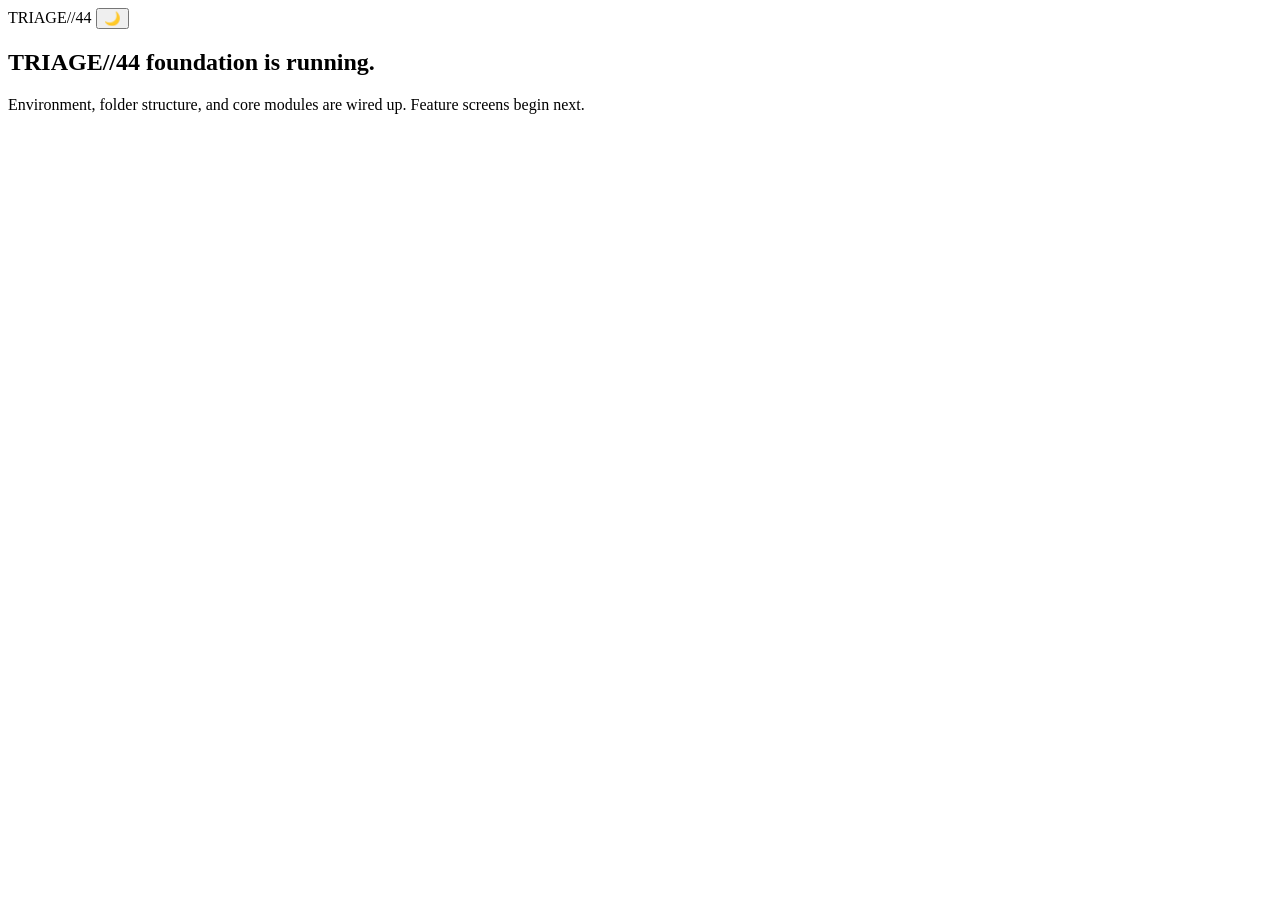
==== index.html @ 707ab55a "Add files via upload Day 53: Initialize TRIAGE//44 project foundation  - Set up project structure" ====
<!DOCTYPE html>
<html lang="en">
<head>
  <meta charset="UTF-8" />
  <meta name="viewport" content="width=device-width, initial-scale=1.0" />
  <title>TRIAGE//44 — SOC Alert Classification Training</title>
  <link rel="preconnect" href="https://fonts.googleapis.com" />
  <link href="https://fonts.googleapis.com/css2?family=Space+Grotesk:wght@500;700&family=Inter:wght@400;500&family=JetBrains+Mono:wght@400;500&display=swap" rel="stylesheet" />
  <link rel="stylesheet" href="src/css/theme.css" />
  <link rel="stylesheet" href="src/css/layout.css" />
</head>
<body class="theme-dark">

  <header class="app-header">
    <span class="logo">TRIAGE<span class="logo-accent">//44</span></span>
    <button id="theme-toggle" class="theme-toggle" aria-label="Toggle dark or light theme">🌙</button>
  </header>

  <main id="app-root">
    <section class="hello-world">
      <h1>TRIAGE//44 foundation is running.</h1>
      <p>Environment, folder structure, and core modules are wired up. Feature screens begin next.</p>
    </section>
  </main>

  <script type="module" src="src/js/app.js"></script>
</body>
</html>
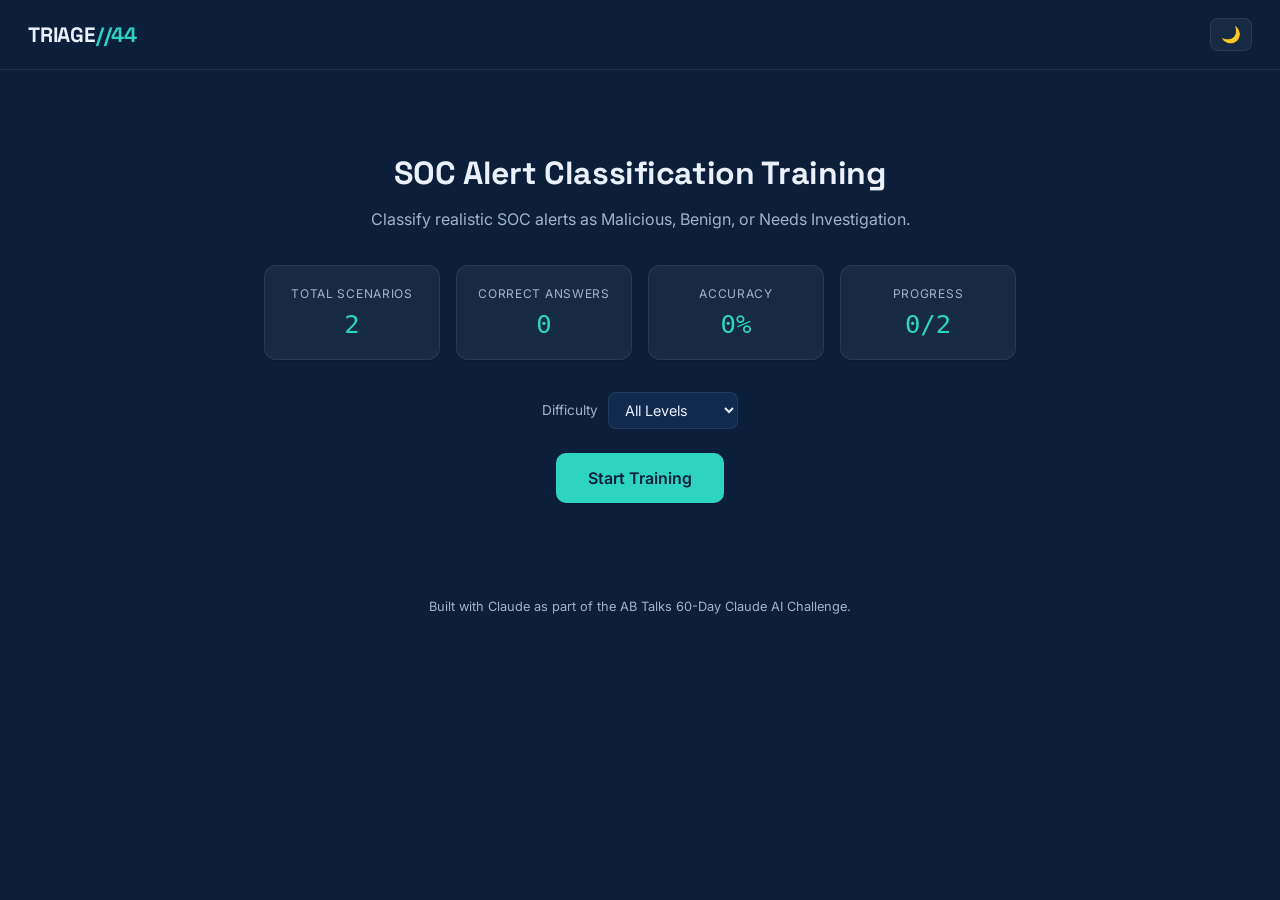
==== commit 38849bc5: "Add files via upload" ====
--- a/index.html
+++ b/index.html
@@ -12,17 +12,72 @@
 </head>
 <body class="theme-dark">
 
+  <a href="#app-root" class="skip-link">Skip to main content</a>
+
   <header class="app-header">
     <span class="logo">TRIAGE<span class="logo-accent">//44</span></span>
     <button id="theme-toggle" class="theme-toggle" aria-label="Toggle dark or light theme">🌙</button>
   </header>
 
-  <main id="app-root">
-    <section class="hello-world">
-      <h1>TRIAGE//44 foundation is running.</h1>
-      <p>Environment, folder structure, and core modules are wired up. Feature screens begin next.</p>
+  <main id="app-root" tabindex="-1">
+
+    <section id="loading-view" class="loading-view">
+      <div class="spinner" aria-hidden="true"></div>
+      <p class="loading-text">Loading scenarios…</p>
     </section>
+
+    <section id="dashboard-view" class="dashboard-view hidden" tabindex="-1">
+      <h1 class="dashboard-title">SOC Alert Classification Training</h1>
+      <p class="dashboard-subtitle">Classify realistic SOC alerts as Malicious, Benign, or Needs Investigation.</p>
+
+      <div class="stat-grid">
+        <div class="stat-card">
+          <span class="stat-label">Total Scenarios</span>
+          <span class="stat-value" id="stat-total">—</span>
+        </div>
+        <div class="stat-card">
+          <span class="stat-label">Correct Answers</span>
+          <span class="stat-value" id="stat-correct">0</span>
+        </div>
+        <div class="stat-card">
+          <span class="stat-label">Accuracy</span>
+          <span class="stat-value" id="stat-accuracy">0%</span>
+        </div>
+        <div class="stat-card">
+          <span class="stat-label">Progress</span>
+          <span class="stat-value" id="stat-progress">0/0</span>
+        </div>
+      </div>
+
+      <div class="filter-row">
+        <label for="difficulty-filter" class="filter-label">Difficulty</label>
+        <select id="difficulty-filter" class="filter-select">
+          <option value="all">All Levels</option>
+          <option value="beginner">Beginner</option>
+          <option value="intermediate">Intermediate</option>
+          <option value="advanced">Advanced</option>
+        </select>
+      </div>
+
+      <p id="empty-state-msg" class="empty-state-msg hidden" role="alert"></p>
+
+      <button id="start-training-btn" class="start-button">Start Training</button>
+      <button id="reset-btn" class="reset-button hidden">Reset Progress</button>
+    </section>
+
+    <section id="scenario-view" class="scenario-view hidden" tabindex="-1">
+      <!-- Populated by app.js -->
+    </section>
+
+    <section id="end-screen-view" class="end-screen-view hidden" tabindex="-1">
+      <!-- Populated by app.js -->
+    </section>
+
   </main>
+
+  <footer class="app-footer">
+    <p>Built with Claude as part of the AB Talks 60-Day Claude AI Challenge.</p>
+  </footer>
 
   <script type="module" src="src/js/app.js"></script>
 </body>
--- a/src/css/theme.css
+++ b/src/css/theme.css
@@ -0,0 +1,38 @@
+
+.theme-dark {
+  --bg: #0B1F3A;
+  --bg-elevated: #10294f;
+  --text-primary: #EAF1FB;
+  --text-secondary: #9FB3CC;
+  --accent-teal: #2DD4BF;
+  --accent-blue: #3B82F6;
+  --accent-purple: #A78BFA;
+  --success: #34D399;
+  --error: #F87171;
+  --border: rgba(255, 255, 255, 0.08);
+  --glass-bg: rgba(255, 255, 255, 0.05);
+  --shadow-sm: 0 1px 2px rgba(0, 0, 0, 0.2);
+  --shadow-md: 0 8px 24px rgba(0, 0, 0, 0.28);
+}
+
+.theme-light {
+  --bg: #F5F7FB;
+  --bg-elevated: #FFFFFF;
+  --text-primary: #0B1F3A;
+  --text-secondary: #4A5A73;
+  --accent-teal: #0D9488;
+  --accent-blue: #2563EB;
+  --accent-purple: #7C3AED;
+  --success: #059669;
+  --error: #DC2626;
+  --border: rgba(11, 31, 58, 0.08);
+  --glass-bg: rgba(11, 31, 58, 0.03);
+  --shadow-sm: 0 1px 2px rgba(11, 31, 58, 0.06);
+  --shadow-md: 0 8px 24px rgba(11, 31, 58, 0.10);
+}
+
+body {
+  background-color: var(--bg);
+  color: var(--text-primary);
+  transition: background-color 0.2s ease, color 0.2s ease;
+}
--- a/src/css/layout.css
+++ b/src/css/layout.css
@@ -0,0 +1,627 @@
+
+* {
+  box-sizing: border-box;
+}
+
+body {
+  margin: 0;
+  font-family: 'Inter', system-ui, sans-serif;
+  min-height: 100vh;
+}
+
+.hidden {
+  display: none !important;
+}
+
+.app-header {
+  display: flex;
+  justify-content: space-between;
+  align-items: center;
+  padding: 18px 28px;
+  border-bottom: 1px solid var(--border);
+}
+
+.logo {
+  font-family: 'Space Grotesk', system-ui, sans-serif;
+  font-weight: 700;
+  font-size: 1.3rem;
+  letter-spacing: -0.01em;
+}
+
+.logo-accent {
+  color: var(--accent-teal);
+}
+
+.theme-toggle {
+  background: var(--glass-bg);
+  border: 1px solid var(--border);
+  border-radius: 8px;
+  padding: 6px 10px;
+  font-size: 1rem;
+  cursor: pointer;
+  color: var(--text-primary);
+  transition: background-color 0.15s ease, border-color 0.15s ease;
+}
+
+.theme-toggle:hover {
+  border-color: var(--accent-teal);
+}
+
+#app-root {
+  max-width: 800px;
+  margin: 0 auto;
+  padding: 56px 24px;
+}
+
+.dashboard-view {
+  text-align: center;
+}
+
+.dashboard-title {
+  font-family: 'Space Grotesk', system-ui, sans-serif;
+  font-size: 2rem;
+  font-weight: 700;
+  letter-spacing: -0.01em;
+  margin-bottom: 10px;
+}
+
+.dashboard-subtitle {
+  color: var(--text-secondary);
+  font-size: 1rem;
+  margin-bottom: 36px;
+}
+
+.stat-grid {
+  display: grid;
+  grid-template-columns: repeat(4, 1fr);
+  gap: 16px;
+  margin-bottom: 32px;
+}
+
+.stat-card {
+  background: var(--glass-bg);
+  border: 1px solid var(--border);
+  border-radius: 12px;
+  padding: 20px 12px;
+  display: flex;
+  flex-direction: column;
+  gap: 8px;
+  box-shadow: var(--shadow-sm);
+}
+
+.stat-label {
+  font-size: 0.75rem;
+  color: var(--text-secondary);
+  text-transform: uppercase;
+  letter-spacing: 0.06em;
+}
+
+.stat-value {
+  font-family: 'JetBrains Mono', monospace;
+  font-size: 1.6rem;
+  font-weight: 500;
+  color: var(--accent-teal);
+}
+
+.start-button {
+  background: var(--accent-teal);
+  color: var(--bg);
+  border: none;
+  border-radius: 10px;
+  padding: 15px 32px;
+  font-size: 1rem;
+  font-weight: 600;
+  cursor: pointer;
+  font-family: 'Inter', system-ui, sans-serif;
+  transition: opacity 0.15s ease, transform 0.1s ease;
+  box-shadow: var(--shadow-sm);
+}
+
+.start-button:hover {
+  opacity: 0.88;
+  transform: translateY(-1px);
+}
+
+.start-button:active {
+  transform: translateY(0);
+}
+
+.start-button:disabled {
+  background: var(--text-secondary);
+  cursor: not-allowed;
+  opacity: 0.6;
+  transform: none;
+}
+
+.scenario-view {
+  min-height: 200px;
+}
+
+.scenario-card {
+  background: var(--glass-bg);
+  border: 1px solid var(--border);
+  border-radius: 16px;
+  padding: 32px;
+  box-shadow: var(--shadow-md);
+}
+
+.scenario-meta {
+  display: flex;
+  justify-content: space-between;
+  align-items: center;
+  margin-bottom: 24px;
+  flex-wrap: wrap;
+  gap: 8px;
+}
+
+.scenario-position {
+  font-family: 'JetBrains Mono', monospace;
+  font-size: 0.85rem;
+  color: var(--text-secondary);
+}
+
+.scenario-badge {
+  background: var(--bg-elevated);
+  border: 1px solid var(--border);
+  border-radius: 999px;
+  padding: 5px 14px;
+  font-size: 0.8rem;
+  color: var(--accent-purple);
+  font-weight: 500;
+}
+
+.alert-box {
+  background: var(--bg-elevated);
+  border: 1px solid var(--border);
+  border-left: 3px solid var(--accent-blue);
+  border-radius: 8px;
+  padding: 18px 20px;
+  margin-bottom: 28px;
+}
+
+.alert-label {
+  display: block;
+  font-family: 'JetBrains Mono', monospace;
+  font-size: 0.75rem;
+  color: var(--accent-blue);
+  letter-spacing: 0.06em;
+  margin-bottom: 10px;
+}
+
+.alert-text {
+  margin: 0;
+  line-height: 1.65;
+  color: var(--text-primary);
+  font-size: 0.98rem;
+}
+
+.question-text {
+  font-weight: 600;
+  font-size: 1.05rem;
+  margin-bottom: 18px;
+}
+
+.answer-buttons {
+  display: flex;
+  gap: 12px;
+  flex-wrap: wrap;
+}
+
+.answer-btn {
+  flex: 1;
+  min-width: 160px;
+  background: var(--bg-elevated);
+  border: 1px solid var(--border);
+  border-radius: 10px;
+  padding: 14px 16px;
+  font-size: 0.95rem;
+  font-weight: 500;
+  color: var(--text-primary);
+  cursor: pointer;
+  font-family: 'Inter', system-ui, sans-serif;
+  transition: border-color 0.15s ease, transform 0.1s ease, background-color 0.15s ease;
+}
+
+.answer-btn:hover {
+  border-color: var(--accent-teal);
+  transform: translateY(-1px);
+}
+
+.answer-btn:disabled {
+  cursor: not-allowed;
+  opacity: 0.7;
+  transform: none;
+}
+
+.answer-correct {
+  border-color: var(--success) !important;
+  background: rgba(52, 211, 153, 0.12) !important;
+  color: var(--success) !important;
+}
+
+.answer-incorrect {
+  border-color: var(--error) !important;
+  background: rgba(248, 113, 113, 0.12) !important;
+  color: var(--error) !important;
+}
+
+.feedback-box {
+  margin-top: 22px;
+  border-radius: 10px;
+  padding: 18px 20px;
+  border: 1px solid var(--border);
+}
+
+.feedback-correct {
+  border-left: 3px solid var(--success);
+  background: rgba(52, 211, 153, 0.06);
+}
+
+.feedback-incorrect {
+  border-left: 3px solid var(--error);
+  background: rgba(248, 113, 113, 0.06);
+}
+
+.feedback-verdict {
+  font-weight: 700;
+  font-size: 1.05rem;
+  margin: 0 0 8px 0;
+  display: flex;
+  align-items: center;
+  gap: 6px;
+}
+
+.feedback-correct .feedback-verdict {
+  color: var(--success);
+}
+
+.feedback-incorrect .feedback-verdict {
+  color: var(--error);
+}
+
+.feedback-explanation {
+  margin: 0;
+  line-height: 1.65;
+  color: var(--text-secondary);
+}
+
+.next-button {
+  margin-top: 18px;
+  width: 100%;
+  background: var(--accent-blue);
+  color: white;
+  border: none;
+  border-radius: 10px;
+  padding: 14px 16px;
+  font-size: 0.95rem;
+  font-weight: 600;
+  cursor: pointer;
+  font-family: 'Inter', system-ui, sans-serif;
+  transition: opacity 0.15s ease, transform 0.1s ease;
+}
+
+.next-button:hover {
+  opacity: 0.88;
+  transform: translateY(-1px);
+}
+
+.reset-button {
+  display: block;
+  margin: 16px auto 0;
+  background: transparent;
+  color: var(--error);
+  border: 1px solid var(--error);
+  border-radius: 10px;
+  padding: 10px 24px;
+  font-size: 0.9rem;
+  font-weight: 500;
+  cursor: pointer;
+  font-family: 'Inter', system-ui, sans-serif;
+  transition: background-color 0.15s ease;
+}
+
+.reset-button:hover {
+  background: rgba(248, 113, 113, 0.08);
+}
+
+.answer-btn:focus-visible,
+.next-button:focus-visible,
+.start-button:focus-visible,
+.reset-button:focus-visible,
+.theme-toggle:focus-visible,
+.filter-select:focus-visible {
+  outline: 2px solid var(--accent-blue);
+  outline-offset: 2px;
+}
+
+.end-screen-view {
+  display: flex;
+  justify-content: center;
+}
+
+.end-card {
+  background: var(--glass-bg);
+  border: 1px solid var(--border);
+  border-radius: 16px;
+  padding: 52px 32px;
+  text-align: center;
+  max-width: 440px;
+  width: 100%;
+  box-shadow: var(--shadow-md);
+}
+
+.end-eyebrow {
+  font-family: 'JetBrains Mono', monospace;
+  font-size: 0.8rem;
+  letter-spacing: 0.1em;
+  text-transform: uppercase;
+  color: var(--accent-teal);
+  margin: 0 0 14px 0;
+}
+
+.end-score {
+  font-family: 'Space Grotesk', system-ui, sans-serif;
+  font-size: 4rem;
+  font-weight: 700;
+  margin: 0;
+  color: var(--text-primary);
+  line-height: 1;
+}
+
+.end-score-total {
+  font-size: 1.75rem;
+  font-weight: 500;
+  color: var(--text-secondary);
+}
+
+.end-accuracy {
+  color: var(--accent-teal);
+  font-size: 1.1rem;
+  font-weight: 600;
+  margin: 10px 0 32px 0;
+}
+
+.end-buttons {
+  display: flex;
+  flex-direction: column;
+  gap: 12px;
+}
+
+.end-buttons .reset-button {
+  margin: 0;
+}
+
+.filter-row {
+  display: flex;
+  align-items: center;
+  justify-content: center;
+  gap: 10px;
+  margin-bottom: 24px;
+}
+
+.filter-label {
+  font-size: 0.85rem;
+  color: var(--text-secondary);
+}
+
+.filter-select {
+  background: var(--bg-elevated);
+  border: 1px solid var(--border);
+  border-radius: 8px;
+  padding: 8px 12px;
+  color: var(--text-primary);
+  font-family: 'Inter', system-ui, sans-serif;
+  font-size: 0.9rem;
+  cursor: pointer;
+}
+
+.feedback-streak {
+  font-family: 'JetBrains Mono', monospace;
+  font-size: 0.8rem;
+  color: var(--accent-purple);
+  margin: 0 0 10px 0;
+}
+
+.review-section {
+  margin-top: 36px;
+  text-align: left;
+}
+
+.review-heading {
+  font-family: 'Space Grotesk', system-ui, sans-serif;
+  font-size: 1.15rem;
+  font-weight: 600;
+  margin-bottom: 18px;
+  text-align: center;
+}
+
+.review-list {
+  list-style: none;
+  padding: 0;
+  margin: 0;
+  display: flex;
+  flex-direction: column;
+  gap: 12px;
+}
+
+.review-item {
+  background: var(--bg-elevated);
+  border: 1px solid var(--border);
+  border-left: 3px solid var(--error);
+  border-radius: 8px;
+  padding: 16px;
+}
+
+.review-title {
+  font-weight: 600;
+  margin: 0 0 8px 0;
+}
+
+.review-line {
+  margin: 0 0 4px 0;
+  font-size: 0.9rem;
+}
+
+.review-wrong {
+  color: var(--error);
+}
+
+.review-right {
+  color: var(--success);
+}
+
+.review-explanation {
+  margin: 8px 0 0 0;
+  font-size: 0.85rem;
+  color: var(--text-secondary);
+  line-height: 1.55;
+}
+
+.review-perfect {
+  margin-top: 24px;
+  color: var(--success);
+  font-weight: 500;
+}
+
+.loading-view {
+  display: flex;
+  flex-direction: column;
+  align-items: center;
+  justify-content: center;
+  gap: 16px;
+  padding: 80px 0;
+}
+
+.spinner {
+  width: 36px;
+  height: 36px;
+  border: 3px solid var(--border);
+  border-top-color: var(--accent-teal);
+  border-radius: 50%;
+  animation: spin 0.8s linear infinite;
+}
+
+@keyframes spin {
+  to { transform: rotate(360deg); }
+}
+
+.loading-text {
+  color: var(--text-secondary);
+  font-size: 0.9rem;
+}
+
+.dashboard-view,
+.scenario-view,
+.end-screen-view {
+  opacity: 0;
+  transform: translateY(6px);
+  transition: opacity 0.25s ease, transform 0.25s ease;
+}
+
+.view-visible {
+  opacity: 1;
+  transform: translateY(0);
+}
+
+.empty-state-msg {
+  background: rgba(248, 113, 113, 0.08);
+  border: 1px solid var(--error);
+  color: var(--error);
+  border-radius: 8px;
+  padding: 12px 16px;
+  font-size: 0.85rem;
+  margin: 0 0 16px 0;
+  text-align: center;
+}
+
+.app-footer {
+  text-align: center;
+  padding: 28px 16px 36px;
+  color: var(--text-secondary);
+  font-size: 0.8rem;
+}
+
+.skip-link {
+  position: absolute;
+  left: -9999px;
+  top: 0;
+  background: var(--accent-teal);
+  color: var(--bg);
+  padding: 10px 16px;
+  border-radius: 0 0 8px 0;
+  font-weight: 600;
+  z-index: 100;
+  text-decoration: none;
+}
+
+.skip-link:focus {
+  left: 0;
+}
+
+section:focus {
+  outline: none;
+}
+
+@media (max-width: 720px) {
+  .stat-grid {
+    grid-template-columns: repeat(2, 1fr);
+  }
+}
+
+@media (max-width: 480px) {
+  #app-root {
+    padding: 28px 16px;
+  }
+  .app-header {
+    padding: 14px 16px;
+  }
+  .dashboard-title {
+    font-size: 1.5rem;
+  }
+  .stat-grid {
+    grid-template-columns: 1fr 1fr;
+    gap: 12px;
+  }
+  .start-button {
+    width: 100%;
+  }
+  .reset-button {
+    width: 100%;
+    margin: 12px auto 0;
+  }
+  .filter-row {
+    flex-direction: column;
+    align-items: stretch;
+    gap: 6px;
+  }
+  .filter-select {
+    width: 100%;
+  }
+  .scenario-card {
+    padding: 20px;
+  }
+  .answer-buttons {
+    flex-direction: column;
+  }
+  .answer-btn {
+    min-width: 100%;
+  }
+  .end-buttons .reset-button {
+    width: 100%;
+  }
+}
+
+@media (prefers-reduced-motion: reduce) {
+  .dashboard-view,
+  .scenario-view,
+  .end-screen-view,
+  .spinner,
+  .start-button,
+  .next-button,
+  .answer-btn,
+  .theme-toggle,
+  .reset-button {
+    transition: none;
+    animation: none;
+  }
+}
